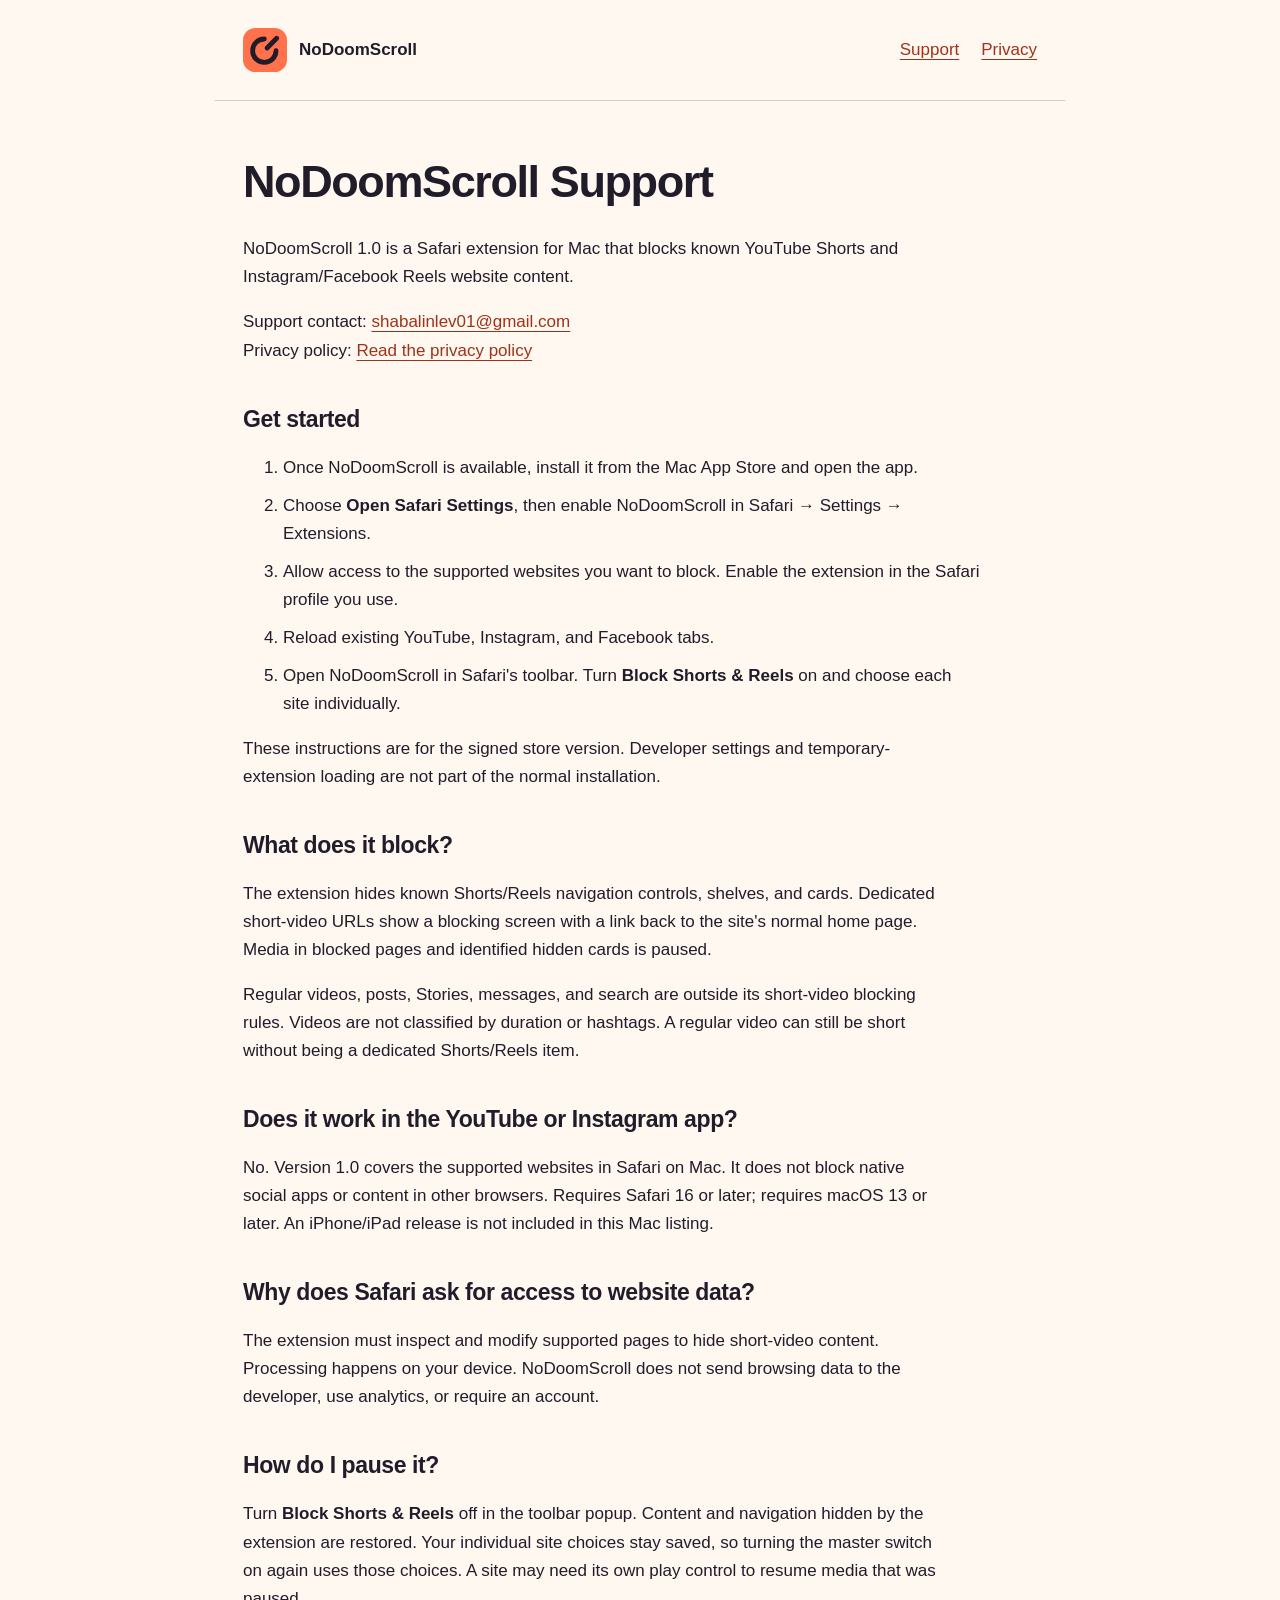
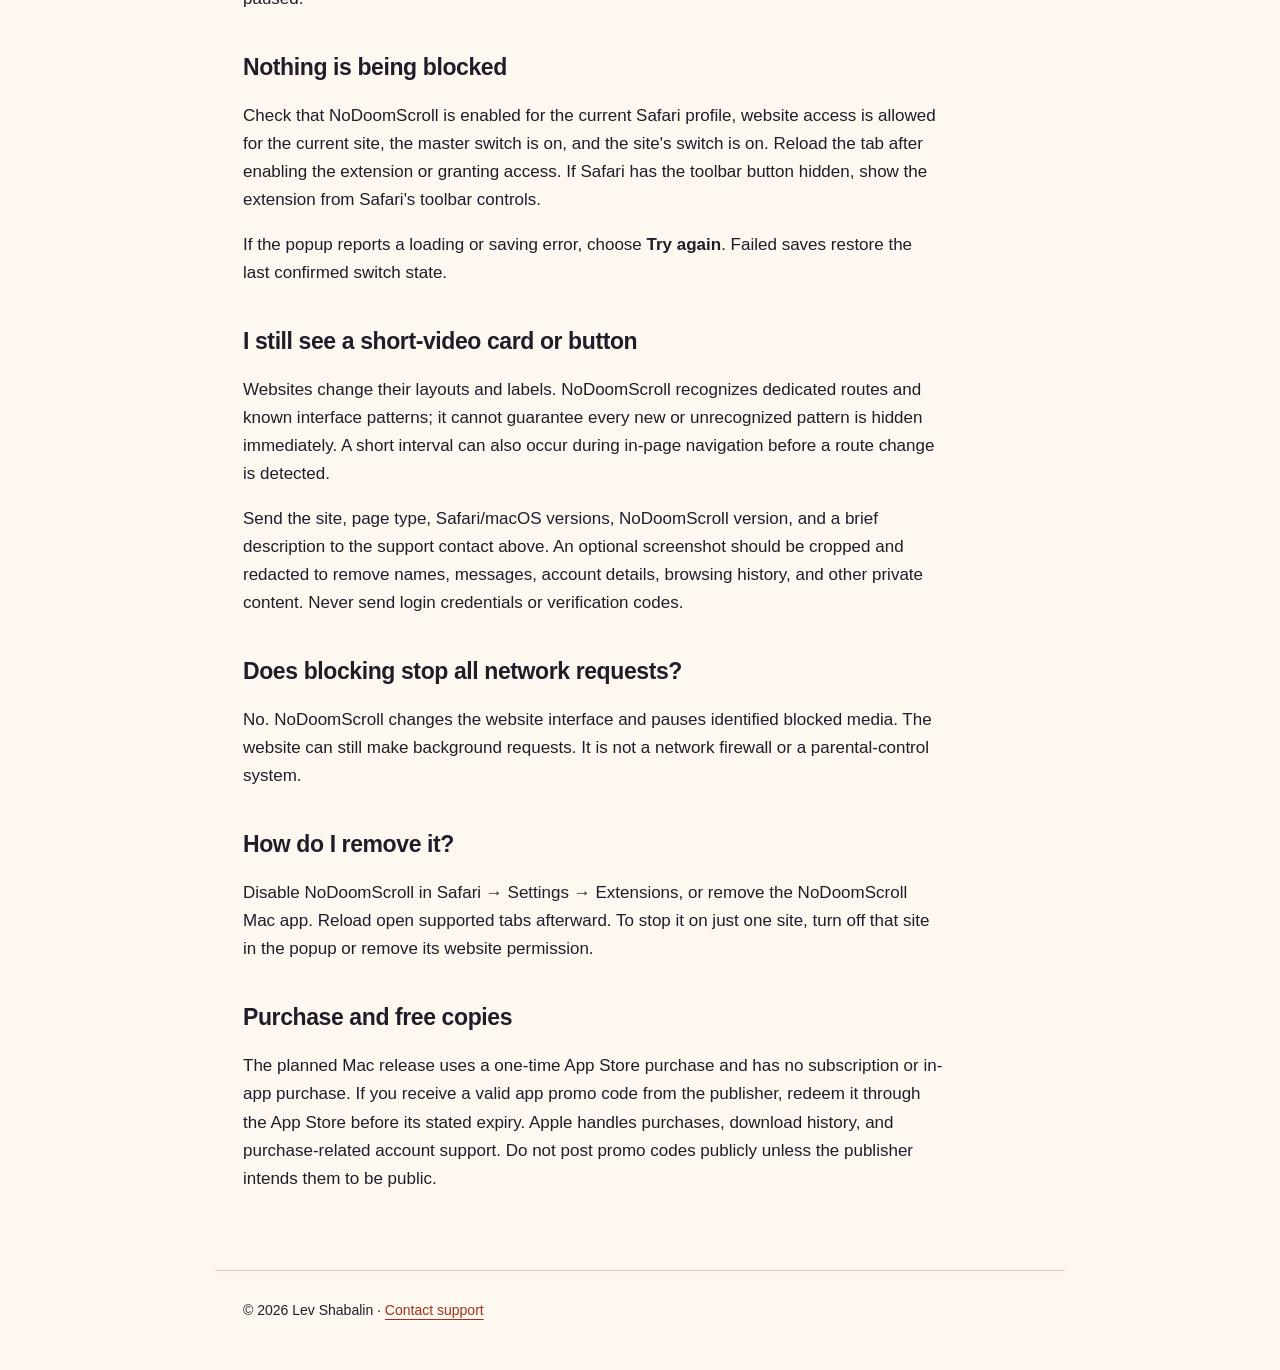
==== index.html @ 4ccbccb6 "Publish NoDoomScroll support and privacy pages" ====
<!doctype html>
<html lang="en"><head><meta charset="utf-8"><meta name="viewport" content="width=device-width,initial-scale=1">
<meta name="description" content="NoDoomScroll Support: a Safari extension for Mac to hide Shorts and Reels.">
<title>Support · NoDoomScroll</title><link rel="icon" href="mark.svg"><link rel="stylesheet" href="style.css"></head>
<body><header><a class="brand" href="./"><img src="mark.svg" width="44" height="44" alt="">NoDoomScroll</a><nav aria-label="Main"><a href="./">Support</a><a href="privacy.html">Privacy</a></nav></header>
<main><h1>NoDoomScroll Support</h1>
<p>NoDoomScroll 1.0 is a Safari extension for Mac that blocks known YouTube Shorts and Instagram/Facebook Reels website content.</p>
<p>Support contact: <a href="mailto:shabalinlev01@gmail.com">shabalinlev01@gmail.com</a><br>Privacy policy: <a href="https://leudee.github.io/nodoomscroll-support/privacy.html">Read the privacy policy</a></p>
<h2>Get started</h2>
<ol><li>Once NoDoomScroll is available, install it from the Mac App Store and open the app.</li><li>Choose <strong>Open Safari Settings</strong>, then enable NoDoomScroll in Safari → Settings → Extensions.</li><li>Allow access to the supported websites you want to block. Enable the extension in the Safari profile you use.</li><li>Reload existing YouTube, Instagram, and Facebook tabs.</li><li>Open NoDoomScroll in Safari&#x27;s toolbar. Turn <strong>Block Shorts &amp; Reels</strong> on and choose each site individually.</li></ol>
<p>These instructions are for the signed store version. Developer settings and temporary-extension loading are not part of the normal installation.</p>
<h2>What does it block?</h2>
<p>The extension hides known Shorts/Reels navigation controls, shelves, and cards. Dedicated short-video URLs show a blocking screen with a link back to the site&#x27;s normal home page. Media in blocked pages and identified hidden cards is paused.</p>
<p>Regular videos, posts, Stories, messages, and search are outside its short-video blocking rules. Videos are not classified by duration or hashtags. A regular video can still be short without being a dedicated Shorts/Reels item.</p>
<h2>Does it work in the YouTube or Instagram app?</h2>
<p>No. Version 1.0 covers the supported websites in Safari on Mac. It does not block native social apps or content in other browsers. Requires Safari 16 or later; requires macOS 13 or later. An iPhone/iPad release is not included in this Mac listing.</p>
<h2>Why does Safari ask for access to website data?</h2>
<p>The extension must inspect and modify supported pages to hide short-video content. Processing happens on your device. NoDoomScroll does not send browsing data to the developer, use analytics, or require an account.</p>
<h2>How do I pause it?</h2>
<p>Turn <strong>Block Shorts &amp; Reels</strong> off in the toolbar popup. Content and navigation hidden by the extension are restored. Your individual site choices stay saved, so turning the master switch on again uses those choices. A site may need its own play control to resume media that was paused.</p>
<h2>Nothing is being blocked</h2>
<p>Check that NoDoomScroll is enabled for the current Safari profile, website access is allowed for the current site, the master switch is on, and the site&#x27;s switch is on. Reload the tab after enabling the extension or granting access. If Safari has the toolbar button hidden, show the extension from Safari&#x27;s toolbar controls.</p>
<p>If the popup reports a loading or saving error, choose <strong>Try again</strong>. Failed saves restore the last confirmed switch state.</p>
<h2>I still see a short-video card or button</h2>
<p>Websites change their layouts and labels. NoDoomScroll recognizes dedicated routes and known interface patterns; it cannot guarantee every new or unrecognized pattern is hidden immediately. A short interval can also occur during in-page navigation before a route change is detected.</p>
<p>Send the site, page type, Safari/macOS versions, NoDoomScroll version, and a brief description to the support contact above. An optional screenshot should be cropped and redacted to remove names, messages, account details, browsing history, and other private content. Never send login credentials or verification codes.</p>
<h2>Does blocking stop all network requests?</h2>
<p>No. NoDoomScroll changes the website interface and pauses identified blocked media. The website can still make background requests. It is not a network firewall or a parental-control system.</p>
<h2>How do I remove it?</h2>
<p>Disable NoDoomScroll in Safari → Settings → Extensions, or remove the NoDoomScroll Mac app. Reload open supported tabs afterward. To stop it on just one site, turn off that site in the popup or remove its website permission.</p>
<h2>Purchase and free copies</h2>
<p>The planned Mac release uses a one-time App Store purchase and has no subscription or in-app purchase. If you receive a valid app promo code from the publisher, redeem it through the App Store before its stated expiry. Apple handles purchases, download history, and purchase-related account support. Do not post promo codes publicly unless the publisher intends them to be public.</p></main><footer>© 2026 Lev Shabalin · <a href="mailto:shabalinlev01@gmail.com">Contact support</a></footer></body></html>
---- style.css ----
:root{color-scheme:light dark;--paper:#fff8f0;--ink:#211c2a;--accent:#a13218;--line:#d9cbc0;--soft:#eee8ff}
*{box-sizing:border-box}body{margin:0;background:var(--paper);color:var(--ink);font:17px/1.65 -apple-system,BlinkMacSystemFont,"Segoe UI",sans-serif}
header,main,footer{max-width:850px;margin:auto;padding:28px}header{display:flex;justify-content:space-between;align-items:center;gap:24px;border-bottom:1px solid var(--line)}
.brand{display:flex;align-items:center;gap:12px;font-weight:750;color:var(--ink);text-decoration:none}nav{display:flex;gap:22px}a{color:var(--accent);text-underline-offset:4px}a:focus-visible{outline:3px solid #b43c1c;outline-offset:5px;border-radius:3px}
h1{font-size:clamp(30px,6vw,45px);line-height:1.12;letter-spacing:-1.4px;margin:28px 0}h2{font-size:23px;line-height:1.3;margin-top:40px;letter-spacing:-.4px}p,li{max-width:74ch}li+li{margin-top:10px}footer{border-top:1px solid var(--line);font-size:14px;margin-top:32px;padding-bottom:48px}
@media(prefers-color-scheme:dark){:root{--paper:#1c1823;--ink:#fff8f0;--accent:#ffad91;--line:#514553;--soft:#28212f}}
@media(max-width:520px){header,main,footer{padding:22px}header{align-items:flex-start;flex-direction:column;gap:16px}nav{font-size:15px}ol{padding-left:22px}}
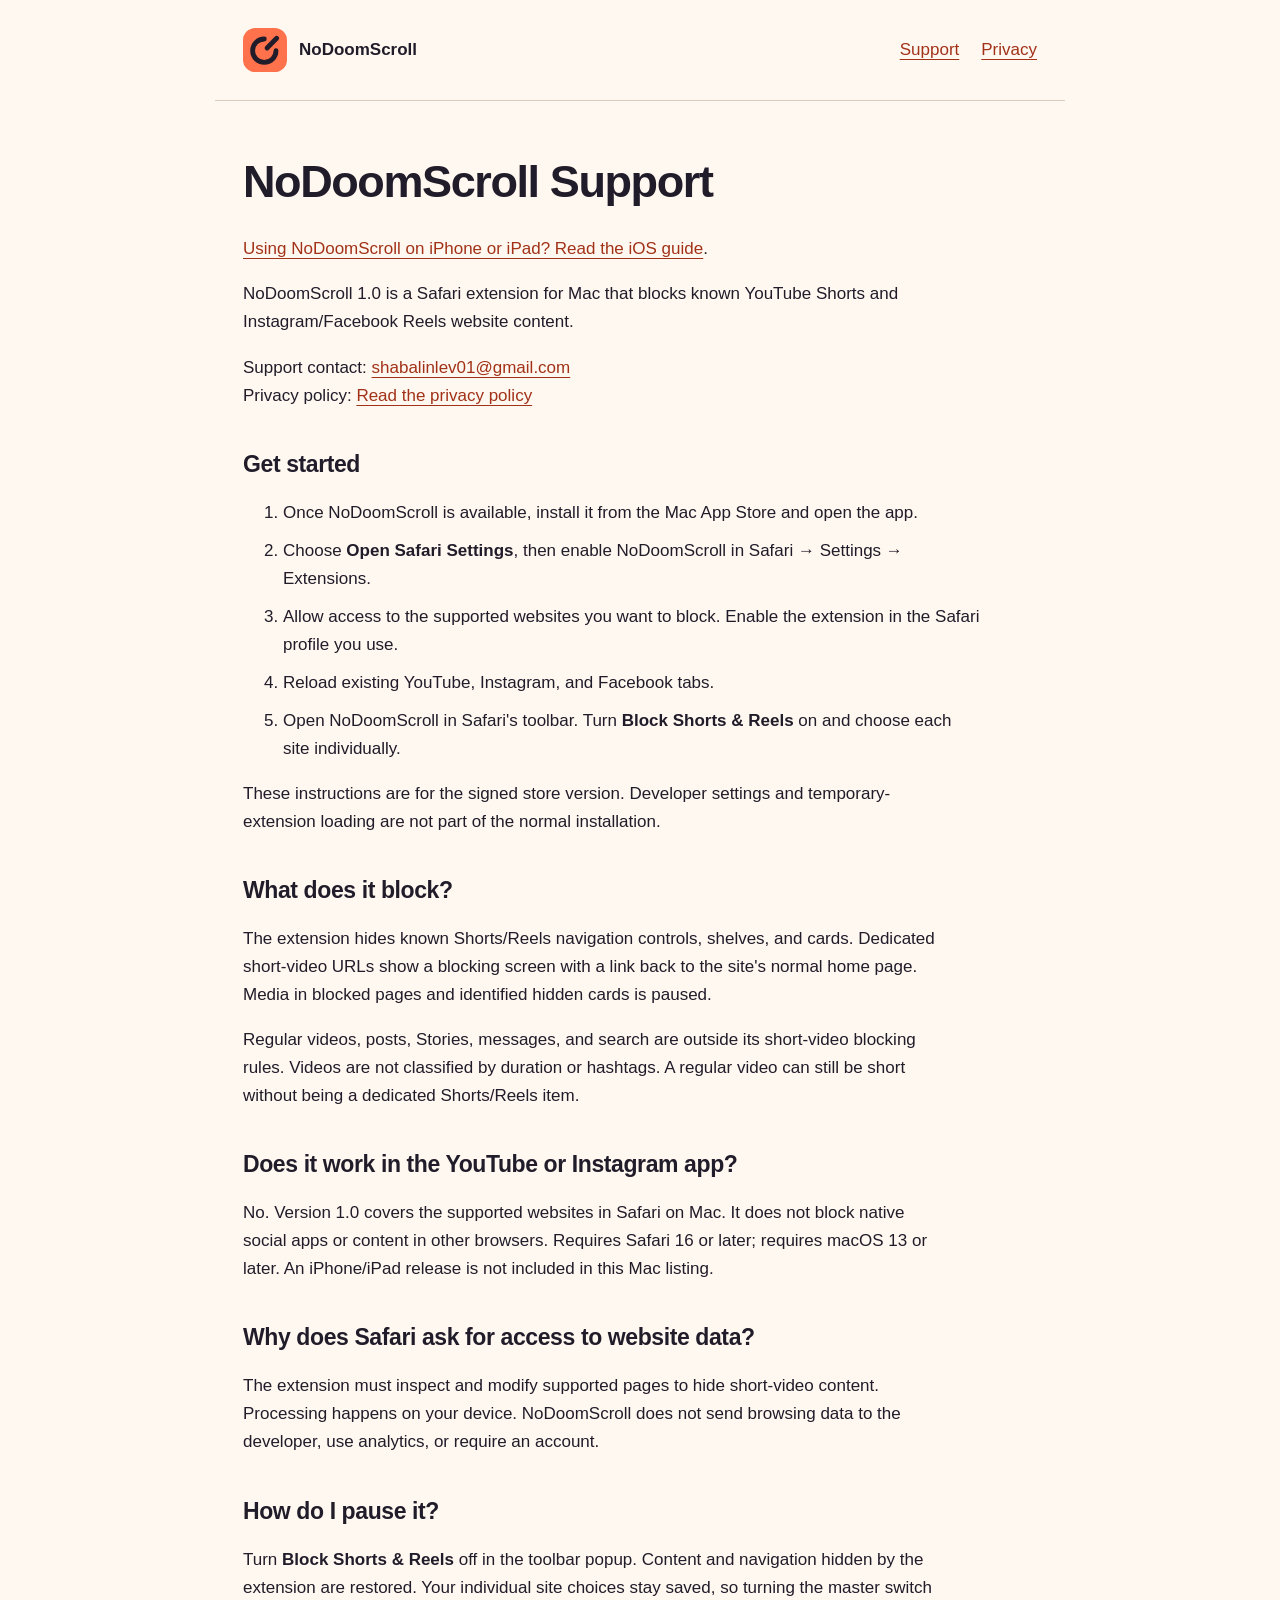
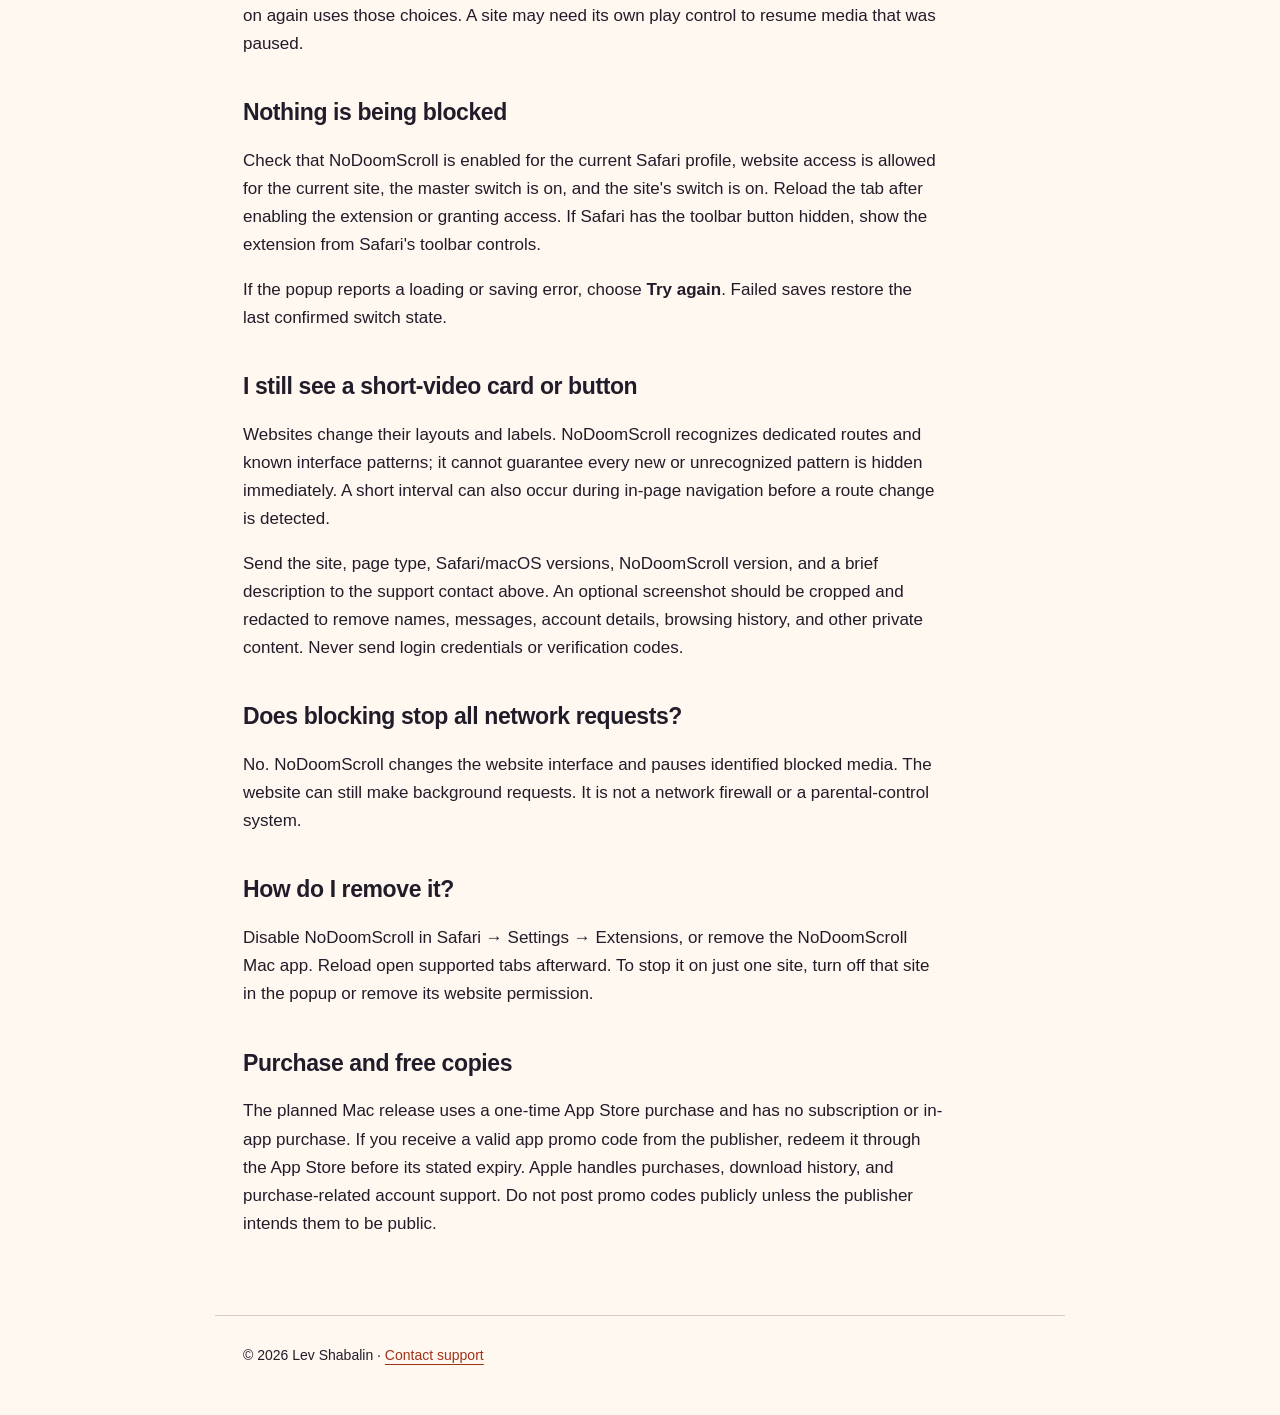
==== commit eafd3e73: "Add iOS protected browser support and privacy pages" ====
--- a/index.html
+++ b/index.html
@@ -4,6 +4,7 @@
 <title>Support · NoDoomScroll</title><link rel="icon" href="mark.svg"><link rel="stylesheet" href="style.css"></head>
 <body><header><a class="brand" href="./"><img src="mark.svg" width="44" height="44" alt="">NoDoomScroll</a><nav aria-label="Main"><a href="./">Support</a><a href="privacy.html">Privacy</a></nav></header>
 <main><h1>NoDoomScroll Support</h1>
+<p><a href="https://leudee.github.io/nodoomscroll-support/ios.html">Using NoDoomScroll on iPhone or iPad? Read the iOS guide</a>.</p>
 <p>NoDoomScroll 1.0 is a Safari extension for Mac that blocks known YouTube Shorts and Instagram/Facebook Reels website content.</p>
 <p>Support contact: <a href="mailto:shabalinlev01@gmail.com">shabalinlev01@gmail.com</a><br>Privacy policy: <a href="https://leudee.github.io/nodoomscroll-support/privacy.html">Read the privacy policy</a></p>
 <h2>Get started</h2>
--- a/style.css
+++ b/style.css
@@ -2,7 +2,7 @@
 :root{color-scheme:light dark;--paper:#fff8f0;--ink:#211c2a;--accent:#a13218;--line:#d9cbc0;--soft:#eee8ff}
 *{box-sizing:border-box}body{margin:0;background:var(--paper);color:var(--ink);font:17px/1.65 -apple-system,BlinkMacSystemFont,"Segoe UI",sans-serif}
 header,main,footer{max-width:850px;margin:auto;padding:28px}header{display:flex;justify-content:space-between;align-items:center;gap:24px;border-bottom:1px solid var(--line)}
-.brand{display:flex;align-items:center;gap:12px;font-weight:750;color:var(--ink);text-decoration:none}nav{display:flex;gap:22px}a{color:var(--accent);text-underline-offset:4px}a:focus-visible{outline:3px solid #b43c1c;outline-offset:5px;border-radius:3px}
+.brand{display:flex;align-items:center;gap:12px;font-weight:750;color:var(--ink);text-decoration:none}nav{display:flex;gap:22px}a{color:var(--accent);text-underline-offset:4px}a:focus-visible{outline:3px solid var(--accent);outline-offset:5px;border-radius:3px}
 h1{font-size:clamp(30px,6vw,45px);line-height:1.12;letter-spacing:-1.4px;margin:28px 0}h2{font-size:23px;line-height:1.3;margin-top:40px;letter-spacing:-.4px}p,li{max-width:74ch}li+li{margin-top:10px}footer{border-top:1px solid var(--line);font-size:14px;margin-top:32px;padding-bottom:48px}
 @media(prefers-color-scheme:dark){:root{--paper:#1c1823;--ink:#fff8f0;--accent:#ffad91;--line:#514553;--soft:#28212f}}
 @media(max-width:520px){header,main,footer{padding:22px}header{align-items:flex-start;flex-direction:column;gap:16px}nav{font-size:15px}ol{padding-left:22px}}
